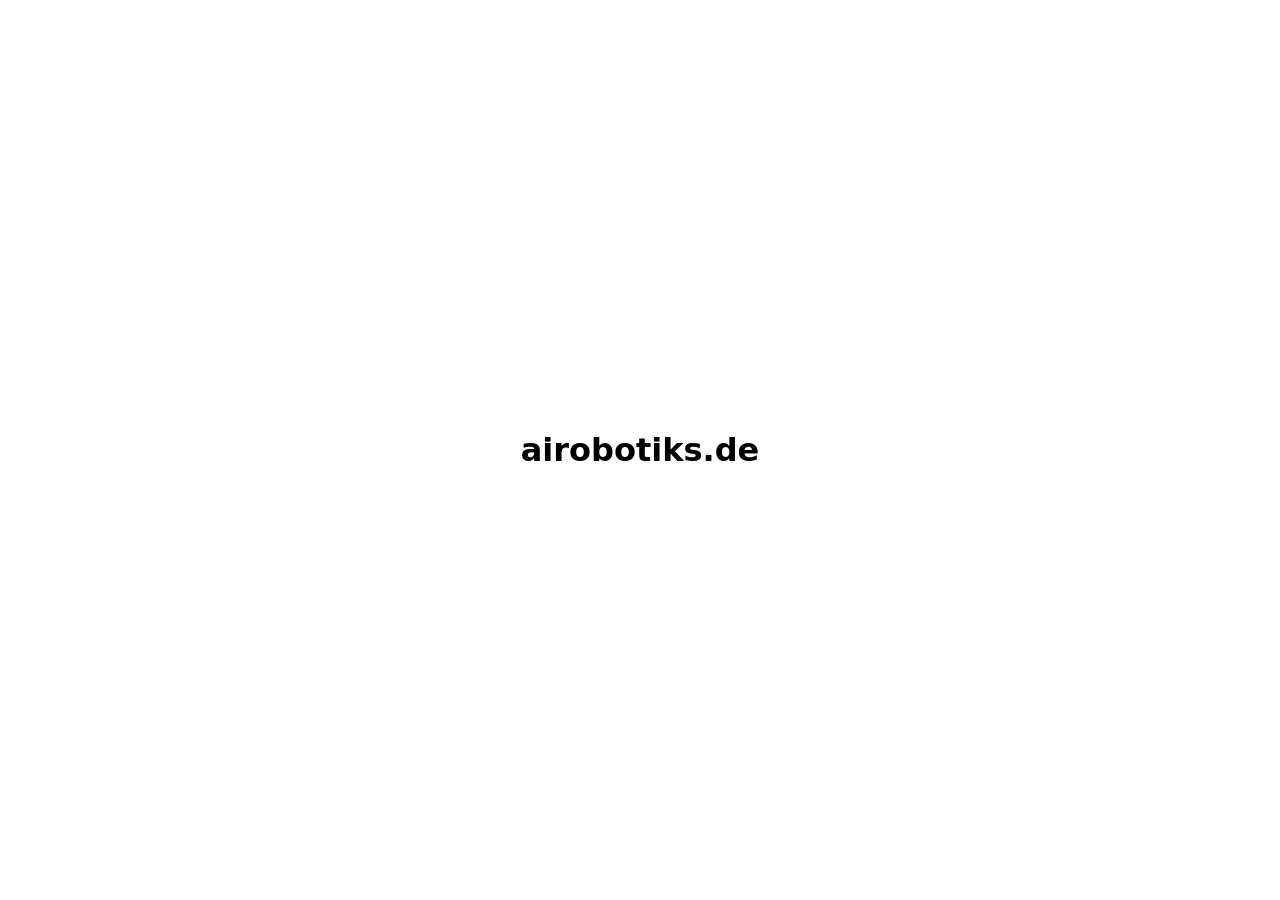
==== index.html @ c6ac526a "Seed airobotiks.de: concept, build brief, CNAME" ====
<!doctype html><html lang="de"><head><meta charset="utf-8"><meta name="viewport" content="width=device-width,initial-scale=1"><meta name="robots" content="noindex"><title>Work in Progress</title></head><body style="font-family:system-ui;display:grid;place-items:center;min-height:100vh;margin:0"><h1>airobotiks.de</h1></body></html>
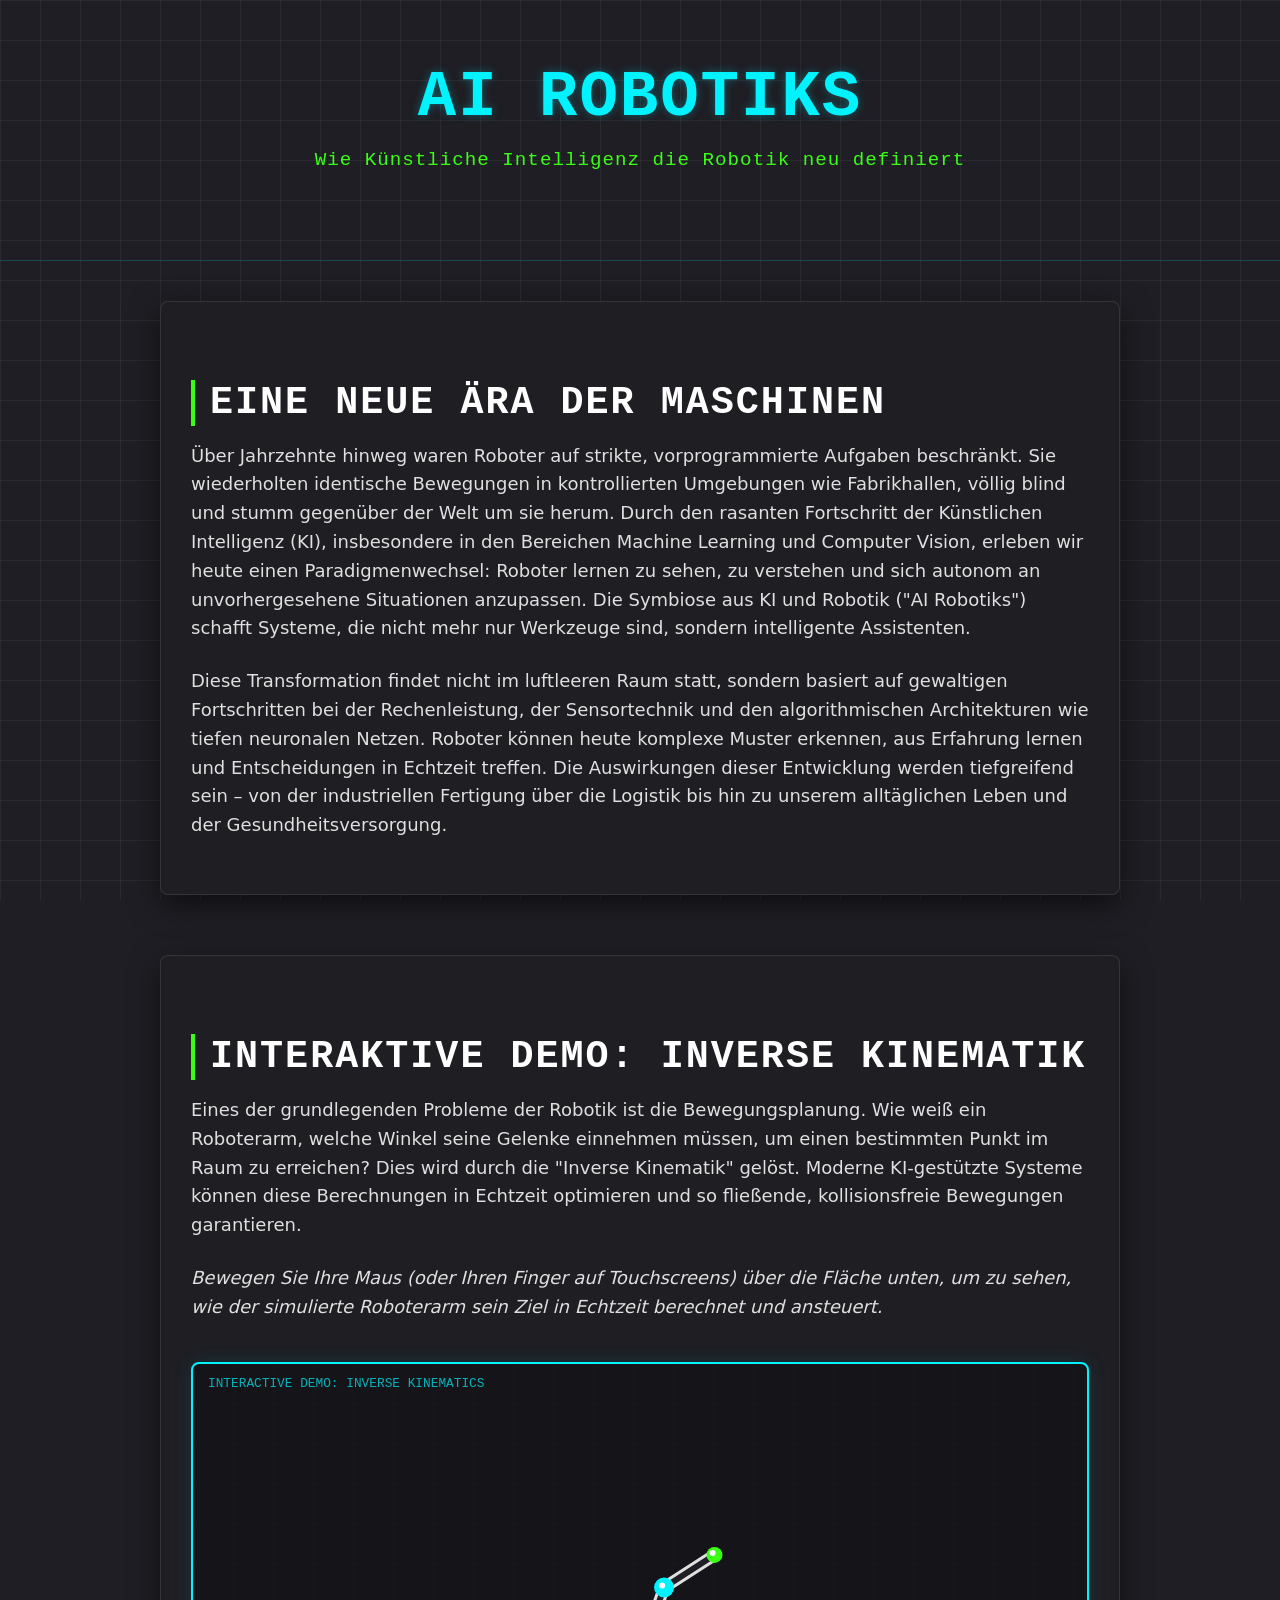
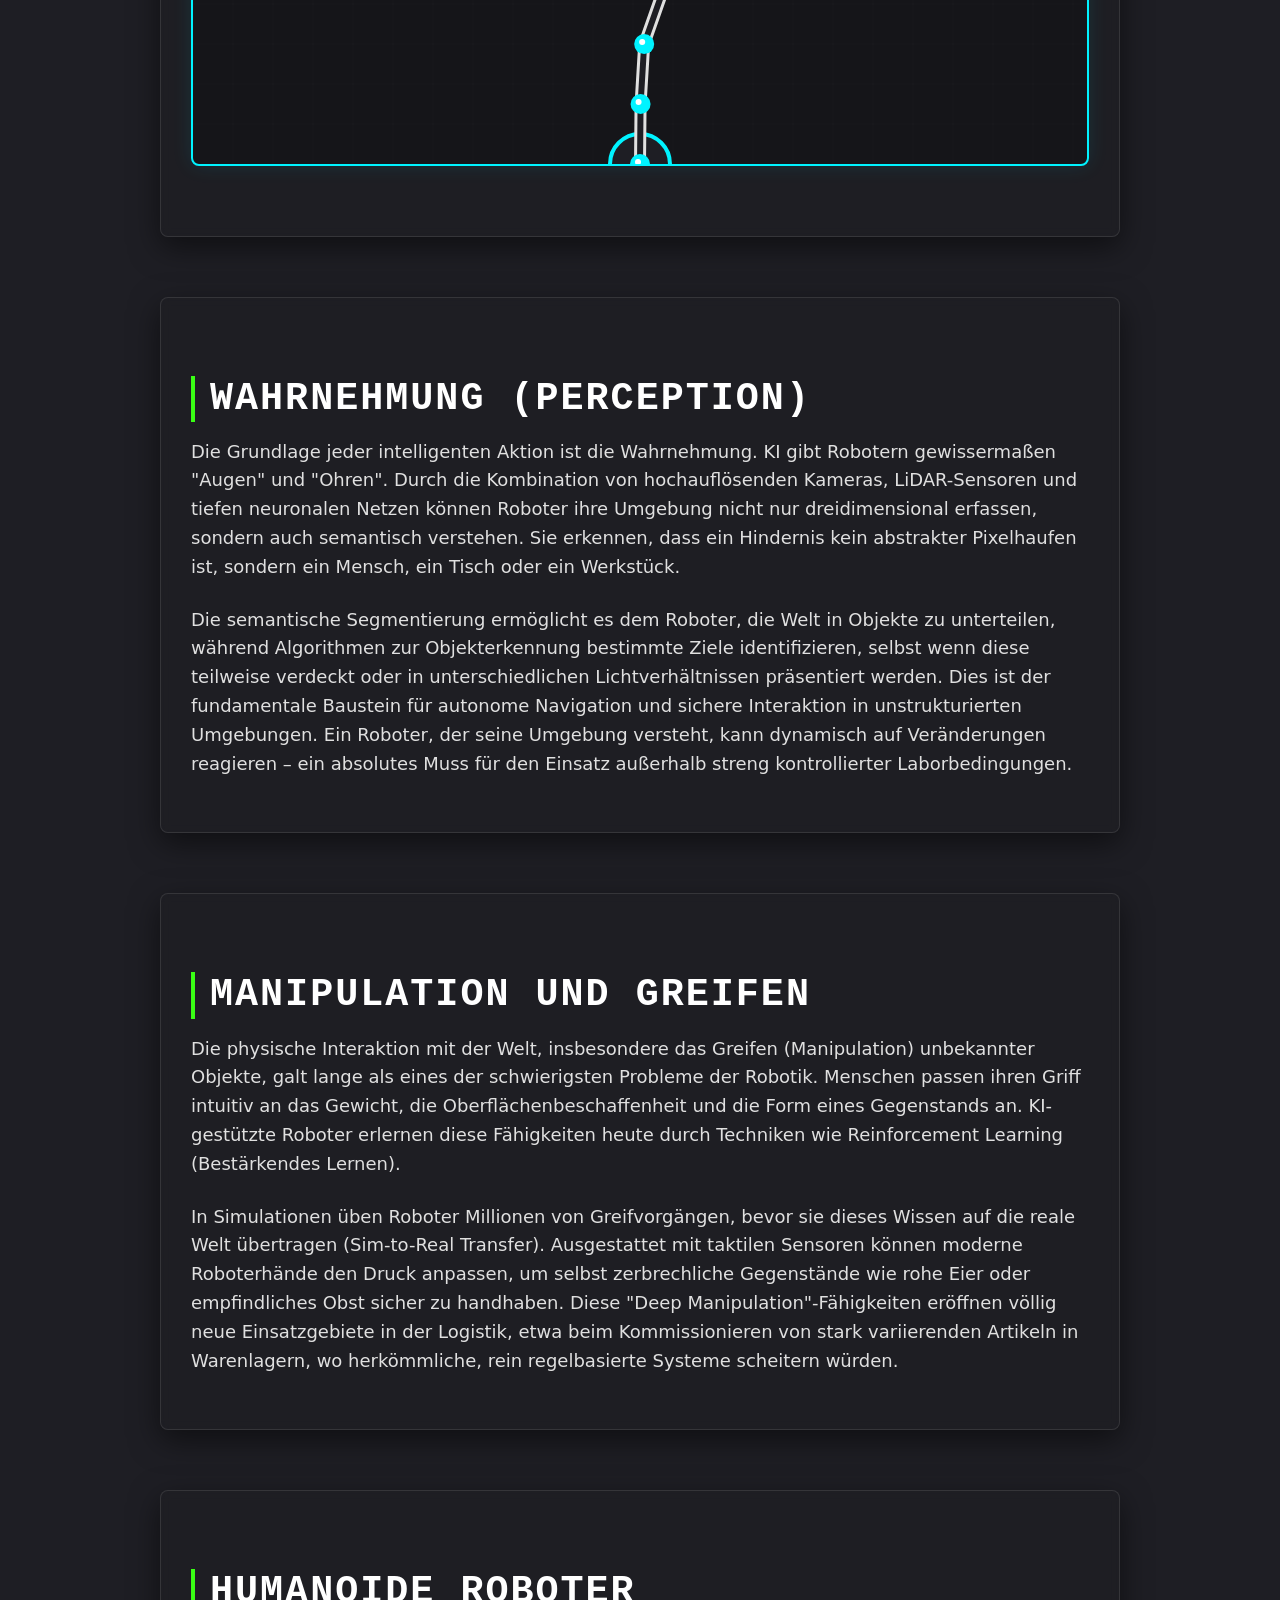
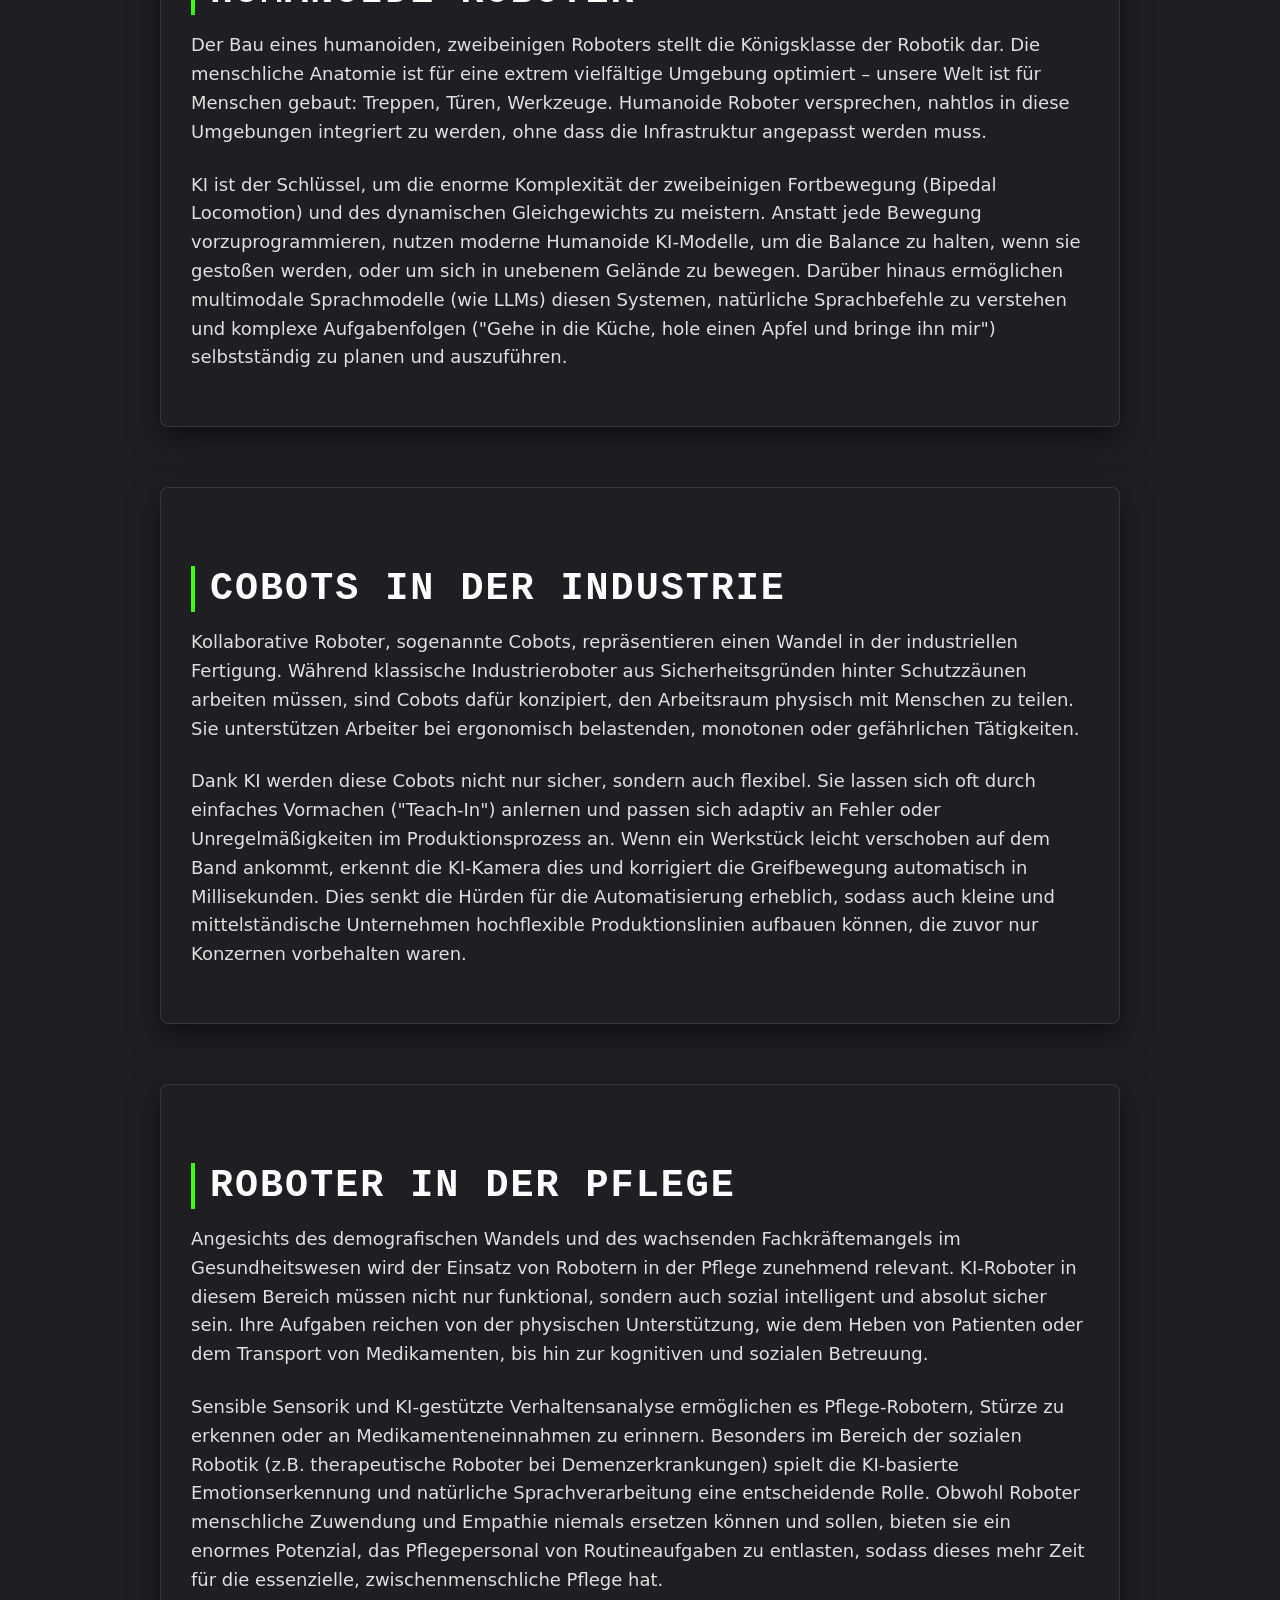
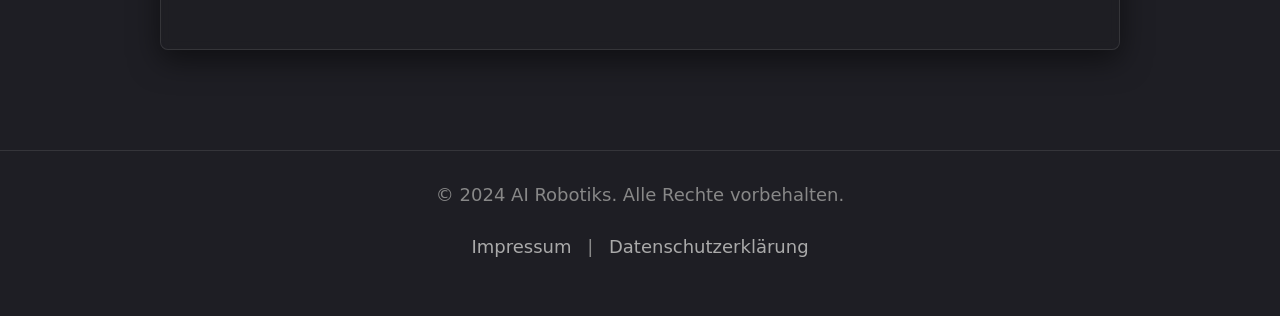
==== commit 7dbc3a1e: "feat: build airobotiks website - Create complete static website with tech-lab aesthetic - Add respon" ====
--- a/index.html
+++ b/index.html
@@ -1 +1,89 @@
-<!doctype html><html lang="de"><head><meta charset="utf-8"><meta name="viewport" content="width=device-width,initial-scale=1"><meta name="robots" content="noindex"><title>Work in Progress</title></head><body style="font-family:system-ui;display:grid;place-items:center;min-height:100vh;margin:0"><h1>airobotiks.de</h1></body></html>
+<!DOCTYPE html>
+<html lang="de">
+<head>
+    <meta charset="utf-8">
+    <meta name="viewport" content="width=device-width, initial-scale=1">
+    <title>AI Robotiks | Die Zukunft der intelligenten Robotik</title>
+    <meta name="description" content="Entdecken Sie, wie Künstliche Intelligenz die Robotik transformiert: von Wahrnehmung und Manipulation bis hin zu humanoiden Robotern, Cobots in der Industrie und Robotern in der Pflege.">
+    <meta name="robots" content="index, follow">
+
+    <!-- Open Graph -->
+    <meta property="og:title" content="AI Robotiks | Die Zukunft der intelligenten Robotik">
+    <meta property="og:description" content="Wie KI die Robotik in Wahrnehmung, Industrie, Pflege und mehr revolutioniert.">
+    <meta property="og:type" content="website">
+    <meta property="og:url" content="https://airobotiks.de/">
+    <meta property="og:image" content="https://airobotiks.de/favicon.svg">
+
+    <link rel="icon" type="image/svg+xml" href="/favicon.svg">
+    <link rel="stylesheet" href="/style.css">
+</head>
+<body>
+    <header role="banner">
+        <div class="container">
+            <h1>AI Robotiks</h1>
+            <p class="subtitle">Wie Künstliche Intelligenz die Robotik neu definiert</p>
+        </div>
+    </header>
+
+    <main role="main" class="container">
+        <article>
+            <section id="einleitung">
+                <h2>Eine neue Ära der Maschinen</h2>
+                <p>Über Jahrzehnte hinweg waren Roboter auf strikte, vorprogrammierte Aufgaben beschränkt. Sie wiederholten identische Bewegungen in kontrollierten Umgebungen wie Fabrikhallen, völlig blind und stumm gegenüber der Welt um sie herum. Durch den rasanten Fortschritt der Künstlichen Intelligenz (KI), insbesondere in den Bereichen Machine Learning und Computer Vision, erleben wir heute einen Paradigmenwechsel: Roboter lernen zu sehen, zu verstehen und sich autonom an unvorhergesehene Situationen anzupassen. Die Symbiose aus KI und Robotik ("AI Robotiks") schafft Systeme, die nicht mehr nur Werkzeuge sind, sondern intelligente Assistenten.</p>
+                <p>Diese Transformation findet nicht im luftleeren Raum statt, sondern basiert auf gewaltigen Fortschritten bei der Rechenleistung, der Sensortechnik und den algorithmischen Architekturen wie tiefen neuronalen Netzen. Roboter können heute komplexe Muster erkennen, aus Erfahrung lernen und Entscheidungen in Echtzeit treffen. Die Auswirkungen dieser Entwicklung werden tiefgreifend sein – von der industriellen Fertigung über die Logistik bis hin zu unserem alltäglichen Leben und der Gesundheitsversorgung.</p>
+            </section>
+
+            <section id="demo" aria-label="Interaktive Kinematik Demo">
+                <h2>Interaktive Demo: Inverse Kinematik</h2>
+                <p>Eines der grundlegenden Probleme der Robotik ist die Bewegungsplanung. Wie weiß ein Roboterarm, welche Winkel seine Gelenke einnehmen müssen, um einen bestimmten Punkt im Raum zu erreichen? Dies wird durch die "Inverse Kinematik" gelöst. Moderne KI-gestützte Systeme können diese Berechnungen in Echtzeit optimieren und so fließende, kollisionsfreie Bewegungen garantieren.</p>
+                <p><em>Bewegen Sie Ihre Maus (oder Ihren Finger auf Touchscreens) über die Fläche unten, um zu sehen, wie der simulierte Roboterarm sein Ziel in Echtzeit berechnet und ansteuert.</em></p>
+                <div class="demo-container">
+                    <canvas id="robot-canvas" aria-label="Simulation eines Roboterarms, der der Maus folgt"></canvas>
+                </div>
+            </section>
+
+            <section id="perception">
+                <h2>Wahrnehmung (Perception)</h2>
+                <p>Die Grundlage jeder intelligenten Aktion ist die Wahrnehmung. KI gibt Robotern gewissermaßen "Augen" und "Ohren". Durch die Kombination von hochauflösenden Kameras, LiDAR-Sensoren und tiefen neuronalen Netzen können Roboter ihre Umgebung nicht nur dreidimensional erfassen, sondern auch semantisch verstehen. Sie erkennen, dass ein Hindernis kein abstrakter Pixelhaufen ist, sondern ein Mensch, ein Tisch oder ein Werkstück.</p>
+                <p>Die semantische Segmentierung ermöglicht es dem Roboter, die Welt in Objekte zu unterteilen, während Algorithmen zur Objekterkennung bestimmte Ziele identifizieren, selbst wenn diese teilweise verdeckt oder in unterschiedlichen Lichtverhältnissen präsentiert werden. Dies ist der fundamentale Baustein für autonome Navigation und sichere Interaktion in unstrukturierten Umgebungen. Ein Roboter, der seine Umgebung versteht, kann dynamisch auf Veränderungen reagieren – ein absolutes Muss für den Einsatz außerhalb streng kontrollierter Laborbedingungen.</p>
+            </section>
+
+            <section id="manipulation">
+                <h2>Manipulation und Greifen</h2>
+                <p>Die physische Interaktion mit der Welt, insbesondere das Greifen (Manipulation) unbekannter Objekte, galt lange als eines der schwierigsten Probleme der Robotik. Menschen passen ihren Griff intuitiv an das Gewicht, die Oberflächenbeschaffenheit und die Form eines Gegenstands an. KI-gestützte Roboter erlernen diese Fähigkeiten heute durch Techniken wie Reinforcement Learning (Bestärkendes Lernen).</p>
+                <p>In Simulationen üben Roboter Millionen von Greifvorgängen, bevor sie dieses Wissen auf die reale Welt übertragen (Sim-to-Real Transfer). Ausgestattet mit taktilen Sensoren können moderne Roboterhände den Druck anpassen, um selbst zerbrechliche Gegenstände wie rohe Eier oder empfindliches Obst sicher zu handhaben. Diese "Deep Manipulation"-Fähigkeiten eröffnen völlig neue Einsatzgebiete in der Logistik, etwa beim Kommissionieren von stark variierenden Artikeln in Warenlagern, wo herkömmliche, rein regelbasierte Systeme scheitern würden.</p>
+            </section>
+
+            <section id="humanoids">
+                <h2>Humanoide Roboter</h2>
+                <p>Der Bau eines humanoiden, zweibeinigen Roboters stellt die Königsklasse der Robotik dar. Die menschliche Anatomie ist für eine extrem vielfältige Umgebung optimiert – unsere Welt ist für Menschen gebaut: Treppen, Türen, Werkzeuge. Humanoide Roboter versprechen, nahtlos in diese Umgebungen integriert zu werden, ohne dass die Infrastruktur angepasst werden muss.</p>
+                <p>KI ist der Schlüssel, um die enorme Komplexität der zweibeinigen Fortbewegung (Bipedal Locomotion) und des dynamischen Gleichgewichts zu meistern. Anstatt jede Bewegung vorzuprogrammieren, nutzen moderne Humanoide KI-Modelle, um die Balance zu halten, wenn sie gestoßen werden, oder um sich in unebenem Gelände zu bewegen. Darüber hinaus ermöglichen multimodale Sprachmodelle (wie LLMs) diesen Systemen, natürliche Sprachbefehle zu verstehen und komplexe Aufgabenfolgen ("Gehe in die Küche, hole einen Apfel und bringe ihn mir") selbstständig zu planen und auszuführen.</p>
+            </section>
+
+            <section id="cobots">
+                <h2>Cobots in der Industrie</h2>
+                <p>Kollaborative Roboter, sogenannte Cobots, repräsentieren einen Wandel in der industriellen Fertigung. Während klassische Industrieroboter aus Sicherheitsgründen hinter Schutzzäunen arbeiten müssen, sind Cobots dafür konzipiert, den Arbeitsraum physisch mit Menschen zu teilen. Sie unterstützen Arbeiter bei ergonomisch belastenden, monotonen oder gefährlichen Tätigkeiten.</p>
+                <p>Dank KI werden diese Cobots nicht nur sicher, sondern auch flexibel. Sie lassen sich oft durch einfaches Vormachen ("Teach-In") anlernen und passen sich adaptiv an Fehler oder Unregelmäßigkeiten im Produktionsprozess an. Wenn ein Werkstück leicht verschoben auf dem Band ankommt, erkennt die KI-Kamera dies und korrigiert die Greifbewegung automatisch in Millisekunden. Dies senkt die Hürden für die Automatisierung erheblich, sodass auch kleine und mittelständische Unternehmen hochflexible Produktionslinien aufbauen können, die zuvor nur Konzernen vorbehalten waren.</p>
+            </section>
+
+            <section id="care">
+                <h2>Roboter in der Pflege</h2>
+                <p>Angesichts des demografischen Wandels und des wachsenden Fachkräftemangels im Gesundheitswesen wird der Einsatz von Robotern in der Pflege zunehmend relevant. KI-Roboter in diesem Bereich müssen nicht nur funktional, sondern auch sozial intelligent und absolut sicher sein. Ihre Aufgaben reichen von der physischen Unterstützung, wie dem Heben von Patienten oder dem Transport von Medikamenten, bis hin zur kognitiven und sozialen Betreuung.</p>
+                <p>Sensible Sensorik und KI-gestützte Verhaltensanalyse ermöglichen es Pflege-Robotern, Stürze zu erkennen oder an Medikamenteneinnahmen zu erinnern. Besonders im Bereich der sozialen Robotik (z.B. therapeutische Roboter bei Demenzerkrankungen) spielt die KI-basierte Emotionserkennung und natürliche Sprachverarbeitung eine entscheidende Rolle. Obwohl Roboter menschliche Zuwendung und Empathie niemals ersetzen können und sollen, bieten sie ein enormes Potenzial, das Pflegepersonal von Routineaufgaben zu entlasten, sodass dieses mehr Zeit für die essenzielle, zwischenmenschliche Pflege hat.</p>
+            </section>
+        </article>
+    </main>
+
+    <footer role="contentinfo">
+        <div class="container">
+            <p>&copy; 2024 AI Robotiks. Alle Rechte vorbehalten.</p>
+            <p>
+                <a href="/impressum.html">Impressum</a> |
+                <a href="/datenschutz.html">Datenschutzerklärung</a>
+            </p>
+        </div>
+    </footer>
+
+    <script src="/script.js"></script>
+</body>
+</html>
--- a/style.css
+++ b/style.css
@@ -0,0 +1,198 @@
+/* Base Variables */
+:root {
+  --bg-color: #1e1e24;
+  --text-color: #e0e0e0;
+  --cyan: #00f3ff;
+  --lime: #39ff14;
+  --grid-color: rgba(255, 255, 255, 0.05);
+  --font-heading: 'Arial Black', Impact, monospace;
+  --font-body: system-ui, -apple-system, sans-serif;
+  --transition-speed: 0.3s;
+}
+
+@media (prefers-reduced-motion: reduce) {
+  :root {
+    --transition-speed: 0s;
+  }
+}
+
+/* Global Reset & Box Sizing */
+*, *::before, *::after {
+  box-sizing: border-box;
+  margin: 0;
+  padding: 0;
+}
+
+html {
+  font-family: var(--font-body);
+  line-height: 1.6;
+  color: var(--text-color);
+  background-color: var(--bg-color);
+  background-image:
+    linear-gradient(var(--grid-color) 1px, transparent 1px),
+    linear-gradient(90deg, var(--grid-color) 1px, transparent 1px);
+  background-size: 40px 40px;
+  background-attachment: fixed;
+  scroll-behavior: smooth;
+  overflow-x: hidden;
+}
+
+body {
+  min-height: 100vh;
+  display: flex;
+  flex-direction: column;
+  overflow-x: hidden;
+}
+
+/* Typography */
+h1, h2, h3, h4, h5, h6 {
+  font-family: var(--font-heading);
+  text-transform: uppercase;
+  letter-spacing: 2px;
+  color: #ffffff;
+  margin-bottom: 1rem;
+  line-height: 1.2;
+}
+
+h1 {
+  font-size: clamp(2.5rem, 5vw, 4.5rem);
+  color: var(--cyan);
+  text-shadow: 0 0 10px rgba(0, 243, 255, 0.3);
+  margin-bottom: 0.5rem;
+}
+
+h2 {
+  font-size: clamp(1.8rem, 3vw, 2.5rem);
+  border-left: 4px solid var(--lime);
+  padding-left: 15px;
+  margin-top: 3rem;
+}
+
+h3 {
+  font-size: 1.4rem;
+  color: var(--cyan);
+}
+
+p {
+  margin-bottom: 1.5rem;
+  font-size: 1.125rem;
+}
+
+a {
+  color: var(--cyan);
+  text-decoration: none;
+  transition: color var(--transition-speed), text-shadow var(--transition-speed);
+}
+
+a:hover, a:focus {
+  color: var(--lime);
+  text-shadow: 0 0 5px rgba(57, 255, 20, 0.5);
+  outline: none;
+}
+
+/* Visible Focus for Accessibility */
+:focus-visible {
+  outline: 2px dashed var(--lime);
+  outline-offset: 4px;
+}
+
+/* Layout */
+.container {
+  width: 100%;
+  max-width: 1000px;
+  margin: 0 auto;
+  padding: 0 20px;
+}
+
+header {
+  padding: 60px 0;
+  text-align: center;
+  border-bottom: 1px solid rgba(0, 243, 255, 0.2);
+  margin-bottom: 40px;
+}
+
+.subtitle {
+  font-size: 1.2rem;
+  color: var(--lime);
+  font-family: var(--font-heading);
+  letter-spacing: 1px;
+}
+
+main {
+  flex: 1;
+}
+
+section {
+  margin-bottom: 60px;
+  background: rgba(30, 30, 36, 0.8);
+  padding: 30px;
+  border-radius: 8px;
+  border: 1px solid rgba(255, 255, 255, 0.1);
+  box-shadow: 0 10px 30px rgba(0,0,0,0.5);
+  backdrop-filter: blur(5px);
+}
+
+/* Interactive Canvas Area */
+.demo-container {
+  margin: 40px 0;
+  border: 2px solid var(--cyan);
+  border-radius: 8px;
+  overflow: hidden;
+  position: relative;
+  background: #151519;
+  box-shadow: 0 0 20px rgba(0, 243, 255, 0.1);
+}
+
+.demo-container::before {
+  content: "INTERACTIVE DEMO: INVERSE KINEMATICS";
+  position: absolute;
+  top: 10px;
+  left: 15px;
+  font-family: var(--font-heading);
+  font-size: 0.8rem;
+  color: var(--cyan);
+  opacity: 0.7;
+  pointer-events: none;
+  z-index: 10;
+}
+
+canvas {
+  display: block;
+  width: 100%;
+  height: 400px;
+  cursor: crosshair;
+}
+
+/* Footer */
+footer {
+  padding: 30px 0;
+  text-align: center;
+  border-top: 1px solid rgba(255, 255, 255, 0.1);
+  margin-top: 40px;
+  font-size: 0.9rem;
+  color: #888;
+}
+
+footer a {
+  color: #aaa;
+  margin: 0 10px;
+}
+
+footer a:hover {
+  color: var(--cyan);
+}
+
+/* Responsive adjustments */
+@media (max-width: 600px) {
+  section {
+    padding: 20px;
+  }
+
+  .demo-container {
+    margin: 20px 0;
+  }
+
+  canvas {
+    height: 300px;
+  }
+}
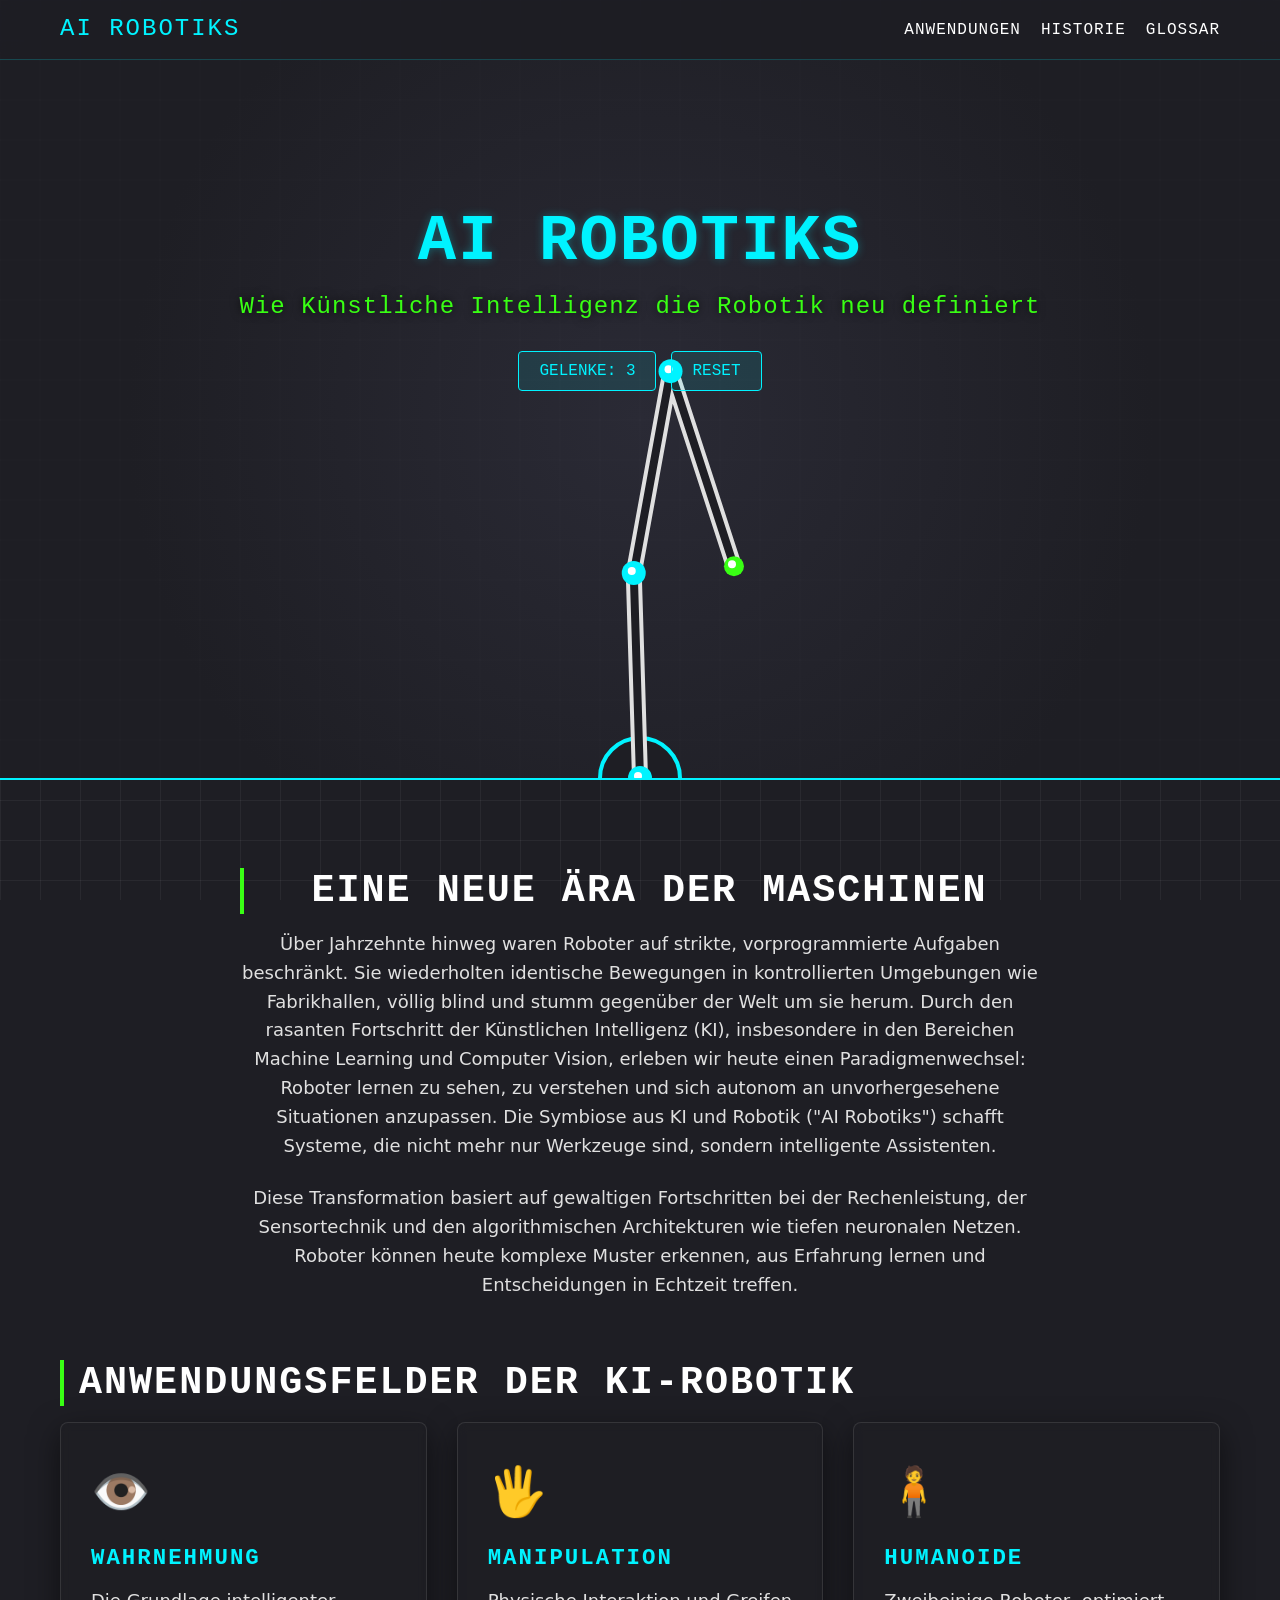
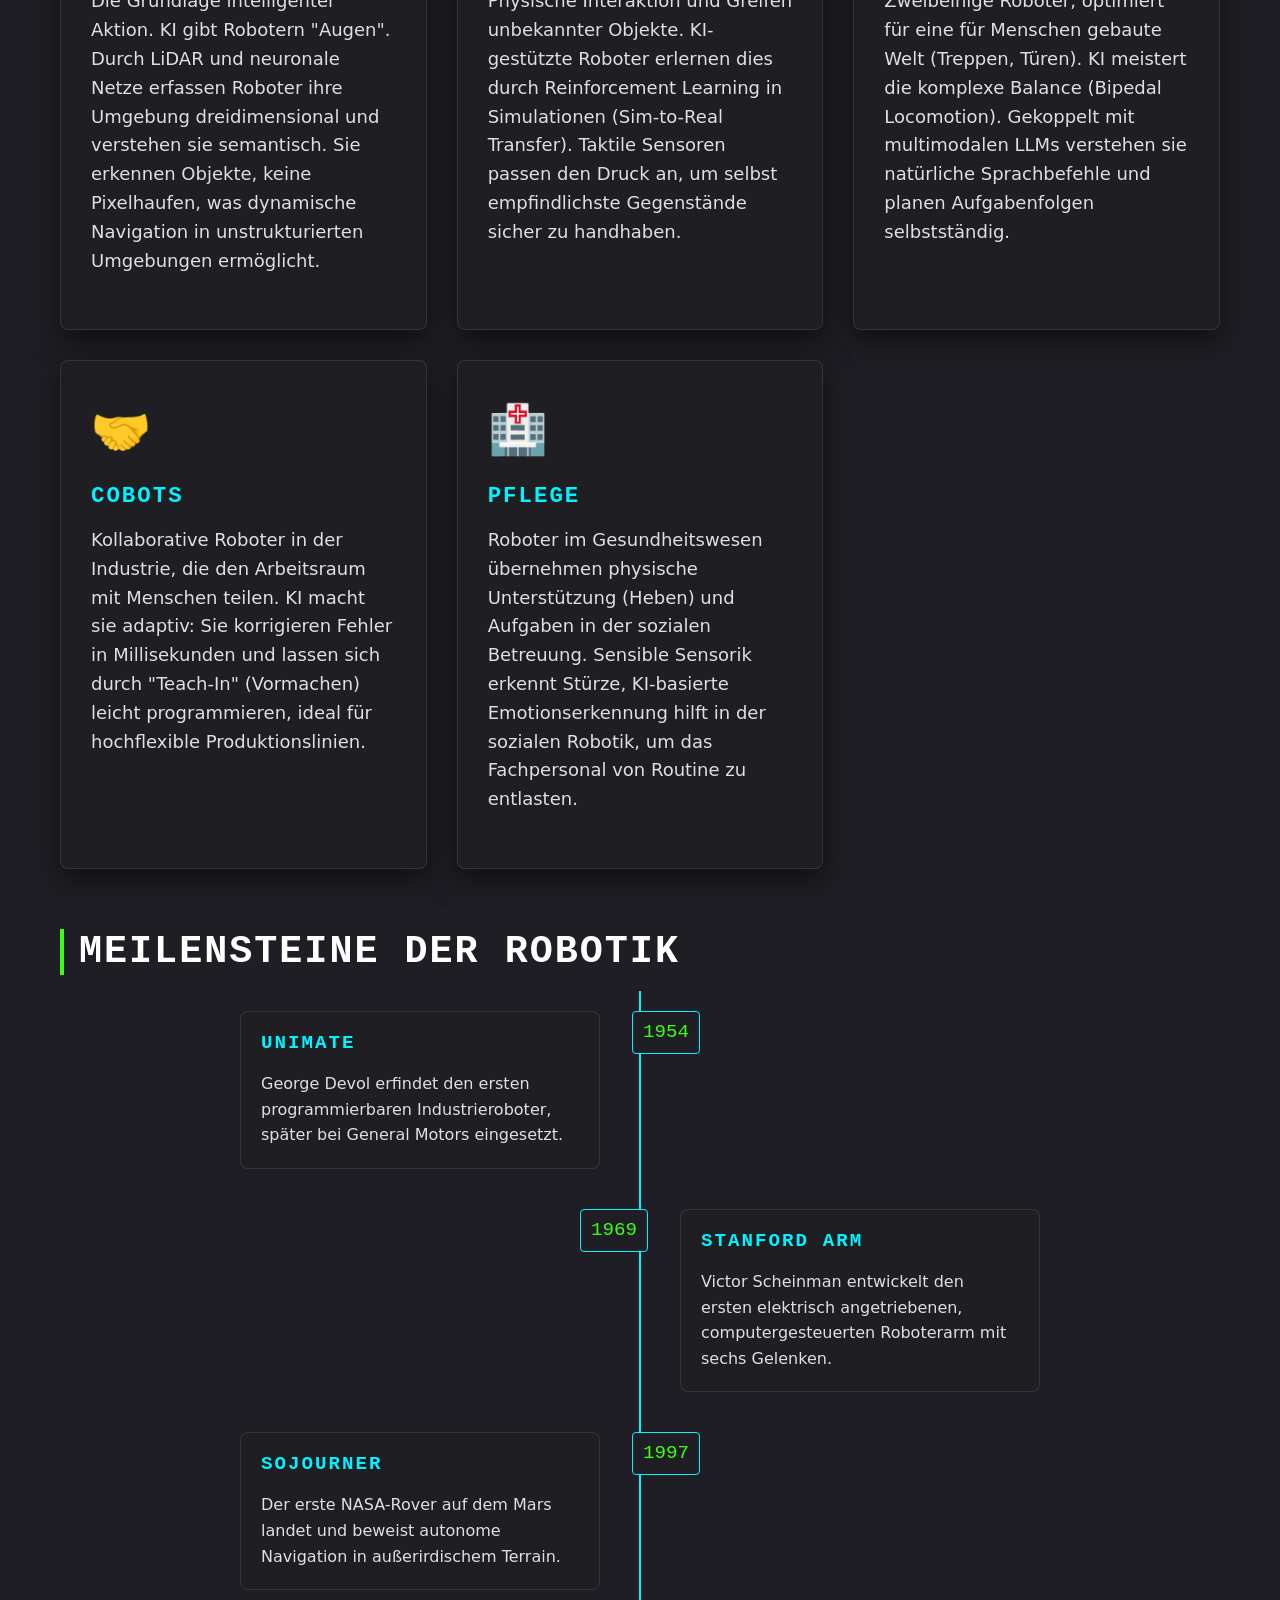
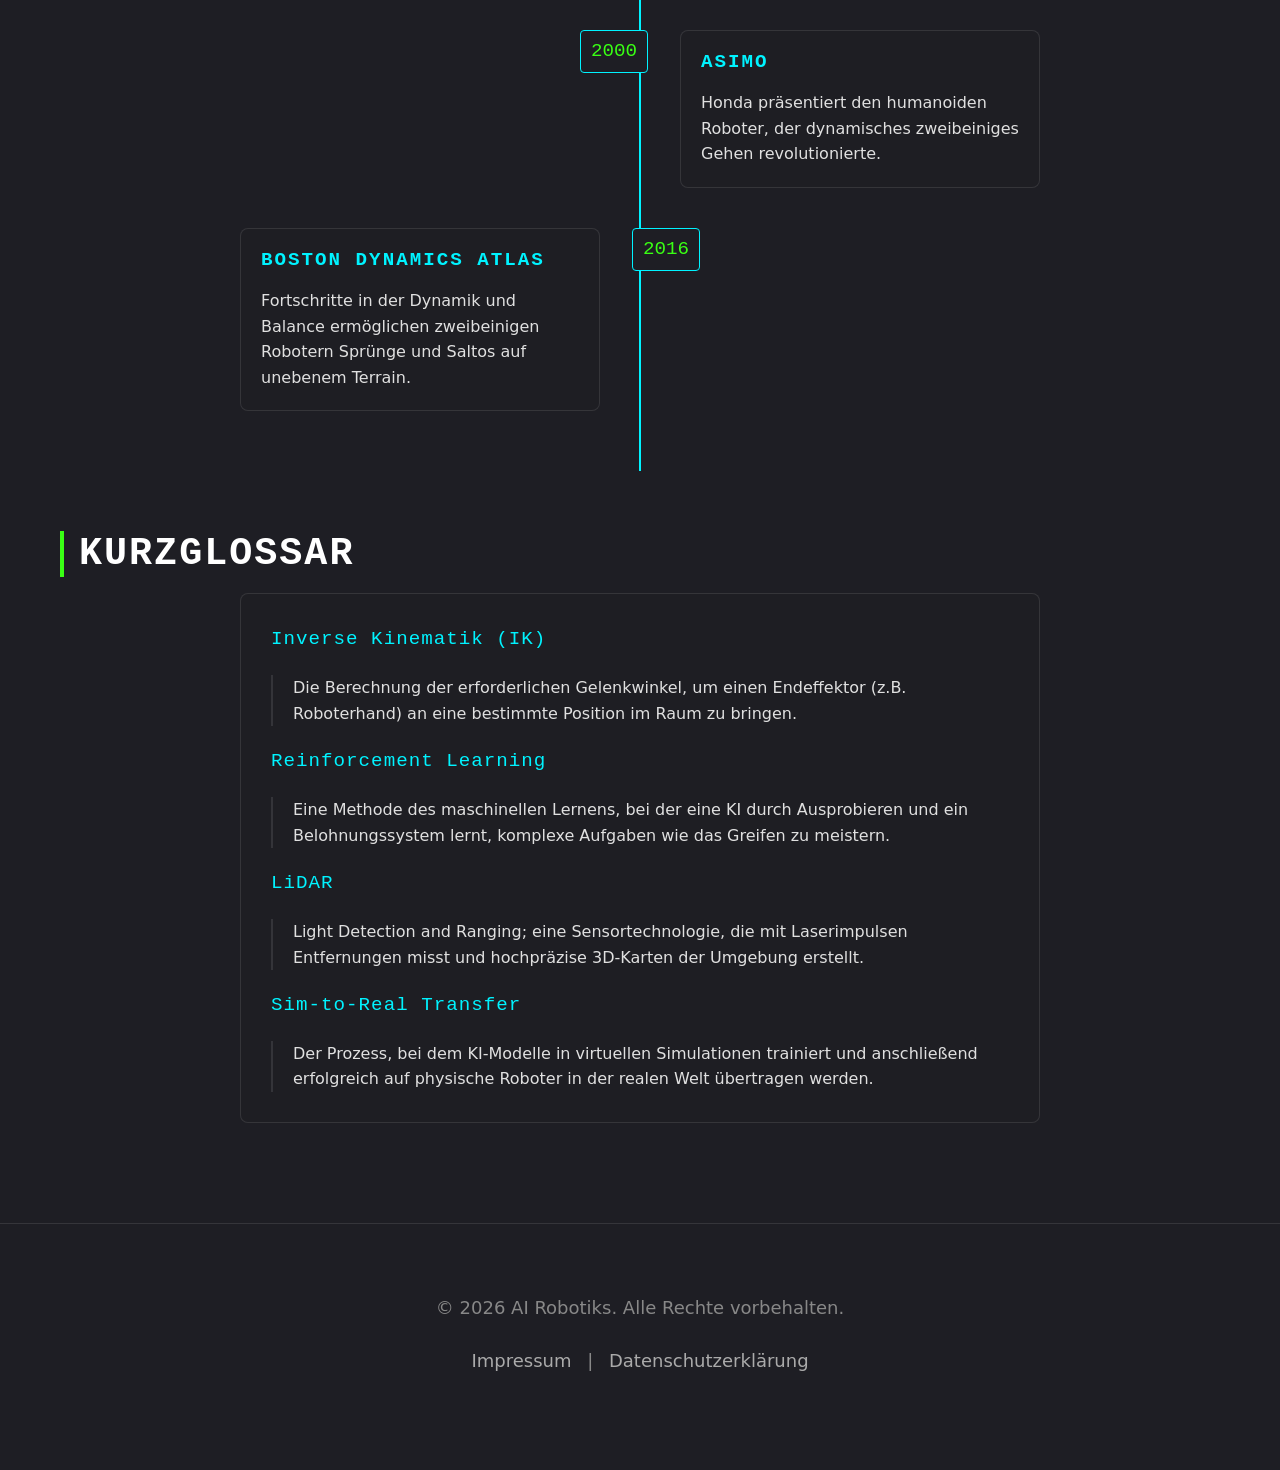
==== commit 3dda70ea: "refactor: improve layout, UI and demo based on feedback - Add top navigation bar to all pages - Crea" ====
--- a/index.html
+++ b/index.html
@@ -18,65 +18,131 @@
     <link rel="stylesheet" href="/style.css">
 </head>
 <body>
-    <header role="banner">
-        <div class="container">
+    <nav class="top-nav" aria-label="Hauptnavigation">
+        <div class="nav-container">
+            <a href="/" class="nav-brand">AI Robotiks</a>
+            <ul class="nav-links">
+                <li><a href="#anwendungen">Anwendungen</a></li>
+                <li><a href="#historie">Historie</a></li>
+                <li><a href="#glossar">Glossar</a></li>
+            </ul>
+        </div>
+    </nav>
+
+    <header role="banner" class="hero" id="demo">
+        <div class="hero-content">
             <h1>AI Robotiks</h1>
             <p class="subtitle">Wie Künstliche Intelligenz die Robotik neu definiert</p>
+            <div class="demo-controls">
+                <button id="toggle-segments">Gelenke: 3</button>
+                <button id="reset-demo">Reset</button>
+            </div>
         </div>
+        <canvas id="robot-canvas" aria-label="Interaktiver Roboterarm mit inverser Kinematik, steuerbar per Maus oder Touch"></canvas>
     </header>
 
     <main role="main" class="container">
         <article>
-            <section id="einleitung">
+            <section id="einleitung" class="intro-section">
                 <h2>Eine neue Ära der Maschinen</h2>
                 <p>Über Jahrzehnte hinweg waren Roboter auf strikte, vorprogrammierte Aufgaben beschränkt. Sie wiederholten identische Bewegungen in kontrollierten Umgebungen wie Fabrikhallen, völlig blind und stumm gegenüber der Welt um sie herum. Durch den rasanten Fortschritt der Künstlichen Intelligenz (KI), insbesondere in den Bereichen Machine Learning und Computer Vision, erleben wir heute einen Paradigmenwechsel: Roboter lernen zu sehen, zu verstehen und sich autonom an unvorhergesehene Situationen anzupassen. Die Symbiose aus KI und Robotik ("AI Robotiks") schafft Systeme, die nicht mehr nur Werkzeuge sind, sondern intelligente Assistenten.</p>
-                <p>Diese Transformation findet nicht im luftleeren Raum statt, sondern basiert auf gewaltigen Fortschritten bei der Rechenleistung, der Sensortechnik und den algorithmischen Architekturen wie tiefen neuronalen Netzen. Roboter können heute komplexe Muster erkennen, aus Erfahrung lernen und Entscheidungen in Echtzeit treffen. Die Auswirkungen dieser Entwicklung werden tiefgreifend sein – von der industriellen Fertigung über die Logistik bis hin zu unserem alltäglichen Leben und der Gesundheitsversorgung.</p>
+                <p>Diese Transformation basiert auf gewaltigen Fortschritten bei der Rechenleistung, der Sensortechnik und den algorithmischen Architekturen wie tiefen neuronalen Netzen. Roboter können heute komplexe Muster erkennen, aus Erfahrung lernen und Entscheidungen in Echtzeit treffen.</p>
             </section>
 
-            <section id="demo" aria-label="Interaktive Kinematik Demo">
-                <h2>Interaktive Demo: Inverse Kinematik</h2>
-                <p>Eines der grundlegenden Probleme der Robotik ist die Bewegungsplanung. Wie weiß ein Roboterarm, welche Winkel seine Gelenke einnehmen müssen, um einen bestimmten Punkt im Raum zu erreichen? Dies wird durch die "Inverse Kinematik" gelöst. Moderne KI-gestützte Systeme können diese Berechnungen in Echtzeit optimieren und so fließende, kollisionsfreie Bewegungen garantieren.</p>
-                <p><em>Bewegen Sie Ihre Maus (oder Ihren Finger auf Touchscreens) über die Fläche unten, um zu sehen, wie der simulierte Roboterarm sein Ziel in Echtzeit berechnet und ansteuert.</em></p>
-                <div class="demo-container">
-                    <canvas id="robot-canvas" aria-label="Simulation eines Roboterarms, der der Maus folgt"></canvas>
+            <h2 id="anwendungen" class="section-title">Anwendungsfelder der KI-Robotik</h2>
+            <div class="grid-layout">
+                <section id="perception" class="card">
+                    <div class="card-icon">👁️</div>
+                    <h3>Wahrnehmung</h3>
+                    <p>Die Grundlage intelligenter Aktion. KI gibt Robotern "Augen". Durch LiDAR und neuronale Netze erfassen Roboter ihre Umgebung dreidimensional und verstehen sie semantisch. Sie erkennen Objekte, keine Pixelhaufen, was dynamische Navigation in unstrukturierten Umgebungen ermöglicht.</p>
+                </section>
+
+                <section id="manipulation" class="card">
+                    <div class="card-icon">🖐️</div>
+                    <h3>Manipulation</h3>
+                    <p>Physische Interaktion und Greifen unbekannter Objekte. KI-gestützte Roboter erlernen dies durch Reinforcement Learning in Simulationen (Sim-to-Real Transfer). Taktile Sensoren passen den Druck an, um selbst empfindlichste Gegenstände sicher zu handhaben.</p>
+                </section>
+
+                <section id="humanoids" class="card">
+                    <div class="card-icon">🧍</div>
+                    <h3>Humanoide</h3>
+                    <p>Zweibeinige Roboter, optimiert für eine für Menschen gebaute Welt (Treppen, Türen). KI meistert die komplexe Balance (Bipedal Locomotion). Gekoppelt mit multimodalen LLMs verstehen sie natürliche Sprachbefehle und planen Aufgabenfolgen selbstständig.</p>
+                </section>
+
+                <section id="cobots" class="card">
+                    <div class="card-icon">🤝</div>
+                    <h3>Cobots</h3>
+                    <p>Kollaborative Roboter in der Industrie, die den Arbeitsraum mit Menschen teilen. KI macht sie adaptiv: Sie korrigieren Fehler in Millisekunden und lassen sich durch "Teach-In" (Vormachen) leicht programmieren, ideal für hochflexible Produktionslinien.</p>
+                </section>
+
+                <section id="care" class="card">
+                    <div class="card-icon">🏥</div>
+                    <h3>Pflege</h3>
+                    <p>Roboter im Gesundheitswesen übernehmen physische Unterstützung (Heben) und Aufgaben in der sozialen Betreuung. Sensible Sensorik erkennt Stürze, KI-basierte Emotionserkennung hilft in der sozialen Robotik, um das Fachpersonal von Routine zu entlasten.</p>
+                </section>
+            </div>
+
+            <h2 id="historie" class="section-title">Meilensteine der Robotik</h2>
+            <section class="timeline">
+                <div class="timeline-item">
+                    <div class="timeline-year">1954</div>
+                    <div class="timeline-content">
+                        <h3>Unimate</h3>
+                        <p>George Devol erfindet den ersten programmierbaren Industrieroboter, später bei General Motors eingesetzt.</p>
+                    </div>
+                </div>
+                <div class="timeline-item">
+                    <div class="timeline-year">1969</div>
+                    <div class="timeline-content">
+                        <h3>Stanford Arm</h3>
+                        <p>Victor Scheinman entwickelt den ersten elektrisch angetriebenen, computergesteuerten Roboterarm mit sechs Gelenken.</p>
+                    </div>
+                </div>
+                <div class="timeline-item">
+                    <div class="timeline-year">1997</div>
+                    <div class="timeline-content">
+                        <h3>Sojourner</h3>
+                        <p>Der erste NASA-Rover auf dem Mars landet und beweist autonome Navigation in außerirdischem Terrain.</p>
+                    </div>
+                </div>
+                <div class="timeline-item">
+                    <div class="timeline-year">2000</div>
+                    <div class="timeline-content">
+                        <h3>ASIMO</h3>
+                        <p>Honda präsentiert den humanoiden Roboter, der dynamisches zweibeiniges Gehen revolutionierte.</p>
+                    </div>
+                </div>
+                <div class="timeline-item">
+                    <div class="timeline-year">2016</div>
+                    <div class="timeline-content">
+                        <h3>Boston Dynamics Atlas</h3>
+                        <p>Fortschritte in der Dynamik und Balance ermöglichen zweibeinigen Robotern Sprünge und Saltos auf unebenem Terrain.</p>
+                    </div>
                 </div>
             </section>
 
-            <section id="perception">
-                <h2>Wahrnehmung (Perception)</h2>
-                <p>Die Grundlage jeder intelligenten Aktion ist die Wahrnehmung. KI gibt Robotern gewissermaßen "Augen" und "Ohren". Durch die Kombination von hochauflösenden Kameras, LiDAR-Sensoren und tiefen neuronalen Netzen können Roboter ihre Umgebung nicht nur dreidimensional erfassen, sondern auch semantisch verstehen. Sie erkennen, dass ein Hindernis kein abstrakter Pixelhaufen ist, sondern ein Mensch, ein Tisch oder ein Werkstück.</p>
-                <p>Die semantische Segmentierung ermöglicht es dem Roboter, die Welt in Objekte zu unterteilen, während Algorithmen zur Objekterkennung bestimmte Ziele identifizieren, selbst wenn diese teilweise verdeckt oder in unterschiedlichen Lichtverhältnissen präsentiert werden. Dies ist der fundamentale Baustein für autonome Navigation und sichere Interaktion in unstrukturierten Umgebungen. Ein Roboter, der seine Umgebung versteht, kann dynamisch auf Veränderungen reagieren – ein absolutes Muss für den Einsatz außerhalb streng kontrollierter Laborbedingungen.</p>
-            </section>
+            <h2 id="glossar" class="section-title">Kurzglossar</h2>
+            <section class="glossary">
+                <dl>
+                    <dt>Inverse Kinematik (IK)</dt>
+                    <dd>Die Berechnung der erforderlichen Gelenkwinkel, um einen Endeffektor (z.B. Roboterhand) an eine bestimmte Position im Raum zu bringen.</dd>
 
-            <section id="manipulation">
-                <h2>Manipulation und Greifen</h2>
-                <p>Die physische Interaktion mit der Welt, insbesondere das Greifen (Manipulation) unbekannter Objekte, galt lange als eines der schwierigsten Probleme der Robotik. Menschen passen ihren Griff intuitiv an das Gewicht, die Oberflächenbeschaffenheit und die Form eines Gegenstands an. KI-gestützte Roboter erlernen diese Fähigkeiten heute durch Techniken wie Reinforcement Learning (Bestärkendes Lernen).</p>
-                <p>In Simulationen üben Roboter Millionen von Greifvorgängen, bevor sie dieses Wissen auf die reale Welt übertragen (Sim-to-Real Transfer). Ausgestattet mit taktilen Sensoren können moderne Roboterhände den Druck anpassen, um selbst zerbrechliche Gegenstände wie rohe Eier oder empfindliches Obst sicher zu handhaben. Diese "Deep Manipulation"-Fähigkeiten eröffnen völlig neue Einsatzgebiete in der Logistik, etwa beim Kommissionieren von stark variierenden Artikeln in Warenlagern, wo herkömmliche, rein regelbasierte Systeme scheitern würden.</p>
-            </section>
+                    <dt>Reinforcement Learning</dt>
+                    <dd>Eine Methode des maschinellen Lernens, bei der eine KI durch Ausprobieren und ein Belohnungssystem lernt, komplexe Aufgaben wie das Greifen zu meistern.</dd>
 
-            <section id="humanoids">
-                <h2>Humanoide Roboter</h2>
-                <p>Der Bau eines humanoiden, zweibeinigen Roboters stellt die Königsklasse der Robotik dar. Die menschliche Anatomie ist für eine extrem vielfältige Umgebung optimiert – unsere Welt ist für Menschen gebaut: Treppen, Türen, Werkzeuge. Humanoide Roboter versprechen, nahtlos in diese Umgebungen integriert zu werden, ohne dass die Infrastruktur angepasst werden muss.</p>
-                <p>KI ist der Schlüssel, um die enorme Komplexität der zweibeinigen Fortbewegung (Bipedal Locomotion) und des dynamischen Gleichgewichts zu meistern. Anstatt jede Bewegung vorzuprogrammieren, nutzen moderne Humanoide KI-Modelle, um die Balance zu halten, wenn sie gestoßen werden, oder um sich in unebenem Gelände zu bewegen. Darüber hinaus ermöglichen multimodale Sprachmodelle (wie LLMs) diesen Systemen, natürliche Sprachbefehle zu verstehen und komplexe Aufgabenfolgen ("Gehe in die Küche, hole einen Apfel und bringe ihn mir") selbstständig zu planen und auszuführen.</p>
-            </section>
+                    <dt>LiDAR</dt>
+                    <dd>Light Detection and Ranging; eine Sensortechnologie, die mit Laserimpulsen Entfernungen misst und hochpräzise 3D-Karten der Umgebung erstellt.</dd>
 
-            <section id="cobots">
-                <h2>Cobots in der Industrie</h2>
-                <p>Kollaborative Roboter, sogenannte Cobots, repräsentieren einen Wandel in der industriellen Fertigung. Während klassische Industrieroboter aus Sicherheitsgründen hinter Schutzzäunen arbeiten müssen, sind Cobots dafür konzipiert, den Arbeitsraum physisch mit Menschen zu teilen. Sie unterstützen Arbeiter bei ergonomisch belastenden, monotonen oder gefährlichen Tätigkeiten.</p>
-                <p>Dank KI werden diese Cobots nicht nur sicher, sondern auch flexibel. Sie lassen sich oft durch einfaches Vormachen ("Teach-In") anlernen und passen sich adaptiv an Fehler oder Unregelmäßigkeiten im Produktionsprozess an. Wenn ein Werkstück leicht verschoben auf dem Band ankommt, erkennt die KI-Kamera dies und korrigiert die Greifbewegung automatisch in Millisekunden. Dies senkt die Hürden für die Automatisierung erheblich, sodass auch kleine und mittelständische Unternehmen hochflexible Produktionslinien aufbauen können, die zuvor nur Konzernen vorbehalten waren.</p>
-            </section>
-
-            <section id="care">
-                <h2>Roboter in der Pflege</h2>
-                <p>Angesichts des demografischen Wandels und des wachsenden Fachkräftemangels im Gesundheitswesen wird der Einsatz von Robotern in der Pflege zunehmend relevant. KI-Roboter in diesem Bereich müssen nicht nur funktional, sondern auch sozial intelligent und absolut sicher sein. Ihre Aufgaben reichen von der physischen Unterstützung, wie dem Heben von Patienten oder dem Transport von Medikamenten, bis hin zur kognitiven und sozialen Betreuung.</p>
-                <p>Sensible Sensorik und KI-gestützte Verhaltensanalyse ermöglichen es Pflege-Robotern, Stürze zu erkennen oder an Medikamenteneinnahmen zu erinnern. Besonders im Bereich der sozialen Robotik (z.B. therapeutische Roboter bei Demenzerkrankungen) spielt die KI-basierte Emotionserkennung und natürliche Sprachverarbeitung eine entscheidende Rolle. Obwohl Roboter menschliche Zuwendung und Empathie niemals ersetzen können und sollen, bieten sie ein enormes Potenzial, das Pflegepersonal von Routineaufgaben zu entlasten, sodass dieses mehr Zeit für die essenzielle, zwischenmenschliche Pflege hat.</p>
+                    <dt>Sim-to-Real Transfer</dt>
+                    <dd>Der Prozess, bei dem KI-Modelle in virtuellen Simulationen trainiert und anschließend erfolgreich auf physische Roboter in der realen Welt übertragen werden.</dd>
+                </dl>
             </section>
         </article>
     </main>
 
     <footer role="contentinfo">
         <div class="container">
-            <p>&copy; 2024 AI Robotiks. Alle Rechte vorbehalten.</p>
+            <p>&copy; 2026 AI Robotiks. Alle Rechte vorbehalten.</p>
             <p>
                 <a href="/impressum.html">Impressum</a> |
                 <a href="/datenschutz.html">Datenschutzerklärung</a>
--- a/style.css
+++ b/style.css
@@ -42,6 +42,7 @@
   display: flex;
   flex-direction: column;
   overflow-x: hidden;
+  padding-top: 60px; /* Space for fixed nav */
 }
 
 /* Typography */
@@ -96,71 +97,259 @@
   outline-offset: 4px;
 }
 
+/* Top Navigation */
+.top-nav {
+  position: fixed;
+  top: 0;
+  left: 0;
+  width: 100%;
+  height: 60px;
+  background: rgba(30, 30, 36, 0.95);
+  border-bottom: 1px solid rgba(0, 243, 255, 0.2);
+  z-index: 1000;
+  backdrop-filter: blur(10px);
+}
+
+.nav-container {
+  display: flex;
+  justify-content: space-between;
+  align-items: center;
+  max-width: 1200px;
+  margin: 0 auto;
+  padding: 0 20px;
+  height: 100%;
+}
+
+.nav-brand {
+  font-family: var(--font-heading);
+  font-size: 1.5rem;
+  color: var(--cyan);
+  text-transform: uppercase;
+  letter-spacing: 2px;
+}
+
+.nav-links {
+  list-style: none;
+  display: flex;
+  gap: 20px;
+}
+
+.nav-links a {
+  color: #fff;
+  font-size: 1rem;
+  text-transform: uppercase;
+  font-family: var(--font-heading);
+  letter-spacing: 1px;
+}
+
+.nav-links a:hover {
+  color: var(--lime);
+}
+
+/* Hero Section & Interactive Canvas */
+.hero {
+  position: relative;
+  width: 100vw;
+  height: 80vh;
+  min-height: 600px;
+  display: flex;
+  flex-direction: column;
+  justify-content: center;
+  align-items: center;
+  text-align: center;
+  overflow: hidden;
+  border-bottom: 2px solid var(--cyan);
+  background: radial-gradient(circle at center, #2a2a35 0%, #1e1e24 70%);
+}
+
+.hero-content {
+  position: absolute;
+  top: 20%;
+  z-index: 10;
+  pointer-events: none; /* Let clicks pass through to canvas */
+}
+
+.subtitle {
+  font-size: 1.5rem;
+  color: var(--lime);
+  font-family: var(--font-heading);
+  letter-spacing: 1px;
+  text-shadow: 0 0 10px rgba(0,0,0,0.8);
+}
+
+.demo-controls {
+  margin-top: 20px;
+  pointer-events: auto; /* Enable clicks on buttons */
+  display: flex;
+  gap: 15px;
+  justify-content: center;
+}
+
+.demo-controls button {
+  background: rgba(0, 243, 255, 0.1);
+  border: 1px solid var(--cyan);
+  color: var(--cyan);
+  padding: 10px 20px;
+  font-family: var(--font-heading);
+  font-size: 1rem;
+  cursor: pointer;
+  border-radius: 4px;
+  transition: all var(--transition-speed);
+  text-transform: uppercase;
+}
+
+.demo-controls button:hover {
+  background: rgba(57, 255, 20, 0.2);
+  border-color: var(--lime);
+  color: var(--lime);
+}
+
+canvas {
+  position: absolute;
+  top: 0;
+  left: 0;
+  width: 100%;
+  height: 100%;
+  cursor: crosshair;
+  z-index: 1;
+}
+
 /* Layout */
 .container {
   width: 100%;
-  max-width: 1000px;
+  max-width: 1200px;
   margin: 0 auto;
-  padding: 0 20px;
-}
-
-header {
-  padding: 60px 0;
+  padding: 40px 20px;
+}
+
+.intro-section {
+  max-width: 800px;
+  margin: 0 auto 60px auto;
   text-align: center;
-  border-bottom: 1px solid rgba(0, 243, 255, 0.2);
-  margin-bottom: 40px;
-}
-
-.subtitle {
-  font-size: 1.2rem;
-  color: var(--lime);
-  font-family: var(--font-heading);
-  letter-spacing: 1px;
-}
-
-main {
-  flex: 1;
-}
-
-section {
+}
+
+/* Application Grid */
+.grid-layout {
+  display: grid;
+  grid-template-columns: repeat(auto-fit, minmax(300px, 1fr));
+  gap: 30px;
   margin-bottom: 60px;
+}
+
+.card {
   background: rgba(30, 30, 36, 0.8);
   padding: 30px;
   border-radius: 8px;
   border: 1px solid rgba(255, 255, 255, 0.1);
   box-shadow: 0 10px 30px rgba(0,0,0,0.5);
   backdrop-filter: blur(5px);
-}
-
-/* Interactive Canvas Area */
-.demo-container {
-  margin: 40px 0;
-  border: 2px solid var(--cyan);
+  transition: transform var(--transition-speed), border-color var(--transition-speed);
+}
+
+.card:hover {
+  transform: translateY(-5px);
+  border-color: rgba(0, 243, 255, 0.5);
+}
+
+.card-icon {
+  font-size: 3rem;
+  margin-bottom: 15px;
+}
+
+/* Timeline */
+.timeline {
+  position: relative;
+  max-width: 800px;
+  margin: 0 auto 60px auto;
+  padding: 20px 0;
+}
+
+.timeline::before {
+  content: '';
+  position: absolute;
+  top: 0;
+  left: 50%;
+  width: 2px;
+  height: 100%;
+  background: var(--cyan);
+  transform: translateX(-50%);
+}
+
+.timeline-item {
+  position: relative;
+  margin-bottom: 40px;
+  width: 50%;
+  padding-right: 40px;
+}
+
+.timeline-item:nth-child(even) {
+  left: 50%;
+  padding-left: 40px;
+  padding-right: 0;
+}
+
+.timeline-year {
+  position: absolute;
+  top: 0;
+  right: -60px;
+  background: var(--bg-color);
+  color: var(--lime);
+  font-family: var(--font-heading);
+  font-size: 1.2rem;
+  padding: 5px 10px;
+  border: 1px solid var(--cyan);
+  border-radius: 4px;
+  z-index: 2;
+}
+
+.timeline-item:nth-child(even) .timeline-year {
+  left: -60px;
+  right: auto;
+}
+
+.timeline-content {
+  background: rgba(30, 30, 36, 0.8);
+  padding: 20px;
   border-radius: 8px;
-  overflow: hidden;
-  position: relative;
-  background: #151519;
-  box-shadow: 0 0 20px rgba(0, 243, 255, 0.1);
-}
-
-.demo-container::before {
-  content: "INTERACTIVE DEMO: INVERSE KINEMATICS";
-  position: absolute;
-  top: 10px;
-  left: 15px;
-  font-family: var(--font-heading);
-  font-size: 0.8rem;
-  color: var(--cyan);
-  opacity: 0.7;
-  pointer-events: none;
-  z-index: 10;
-}
-
-canvas {
-  display: block;
-  width: 100%;
-  height: 400px;
-  cursor: crosshair;
+  border: 1px solid rgba(255, 255, 255, 0.1);
+}
+
+.timeline-content h3 {
+  margin-top: 0;
+  font-size: 1.2rem;
+}
+
+.timeline-content p {
+  margin-bottom: 0;
+  font-size: 1rem;
+}
+
+/* Glossary */
+.glossary {
+  max-width: 800px;
+  margin: 0 auto 60px auto;
+  background: rgba(30, 30, 36, 0.8);
+  padding: 30px;
+  border-radius: 8px;
+  border: 1px solid rgba(255, 255, 255, 0.1);
+}
+
+.glossary dl {
+  display: grid;
+  gap: 20px;
+}
+
+.glossary dt {
+  font-family: var(--font-heading);
+  color: var(--cyan);
+  font-size: 1.2rem;
+  letter-spacing: 1px;
+}
+
+.glossary dd {
+  margin-left: 0;
+  padding-left: 20px;
+  border-left: 2px solid rgba(255, 255, 255, 0.1);
 }
 
 /* Footer */
@@ -168,9 +357,10 @@
   padding: 30px 0;
   text-align: center;
   border-top: 1px solid rgba(255, 255, 255, 0.1);
-  margin-top: 40px;
+  margin-top: auto;
   font-size: 0.9rem;
   color: #888;
+  background: var(--bg-color);
 }
 
 footer a {
@@ -183,16 +373,51 @@
 }
 
 /* Responsive adjustments */
-@media (max-width: 600px) {
-  section {
-    padding: 20px;
-  }
-
-  .demo-container {
-    margin: 20px 0;
-  }
-
-  canvas {
-    height: 300px;
-  }
-}
+@media (max-width: 768px) {
+  .nav-links {
+    display: none; /* Hide links on small screens for simplicity in this static version */
+  }
+
+  .hero {
+    height: 60vh;
+    min-height: 400px;
+  }
+
+  .hero-content {
+    top: 10%;
+  }
+
+  h1 {
+    font-size: 2.5rem;
+  }
+
+  .subtitle {
+    font-size: 1rem;
+  }
+
+  .timeline::before {
+    left: 20px;
+  }
+
+  .timeline-item {
+    width: 100%;
+    padding-left: 60px;
+    padding-right: 0;
+  }
+
+  .timeline-item:nth-child(even) {
+    left: 0;
+  }
+
+  .timeline-year {
+    left: 0;
+    right: auto;
+    top: 0;
+    font-size: 1rem;
+    padding: 2px 5px;
+  }
+
+  .timeline-item:nth-child(even) .timeline-year {
+    left: 0;
+  }
+}
